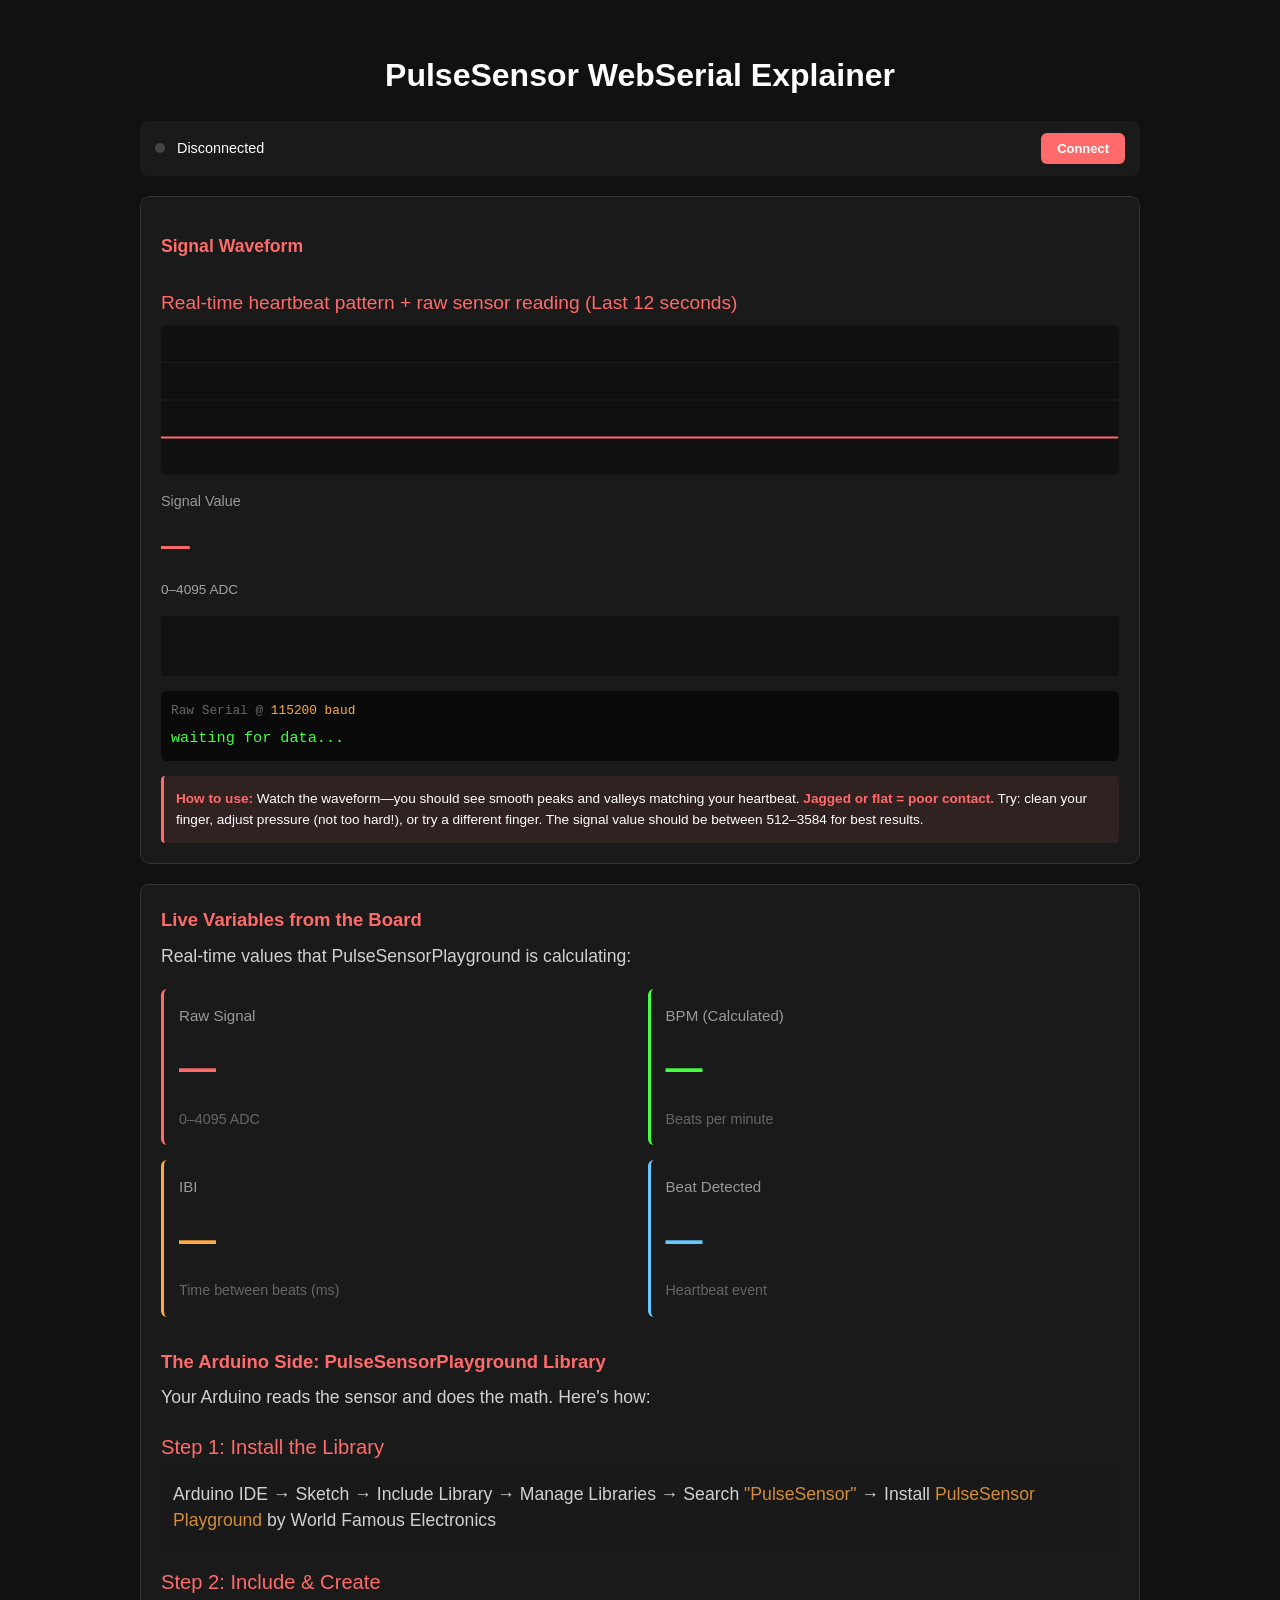
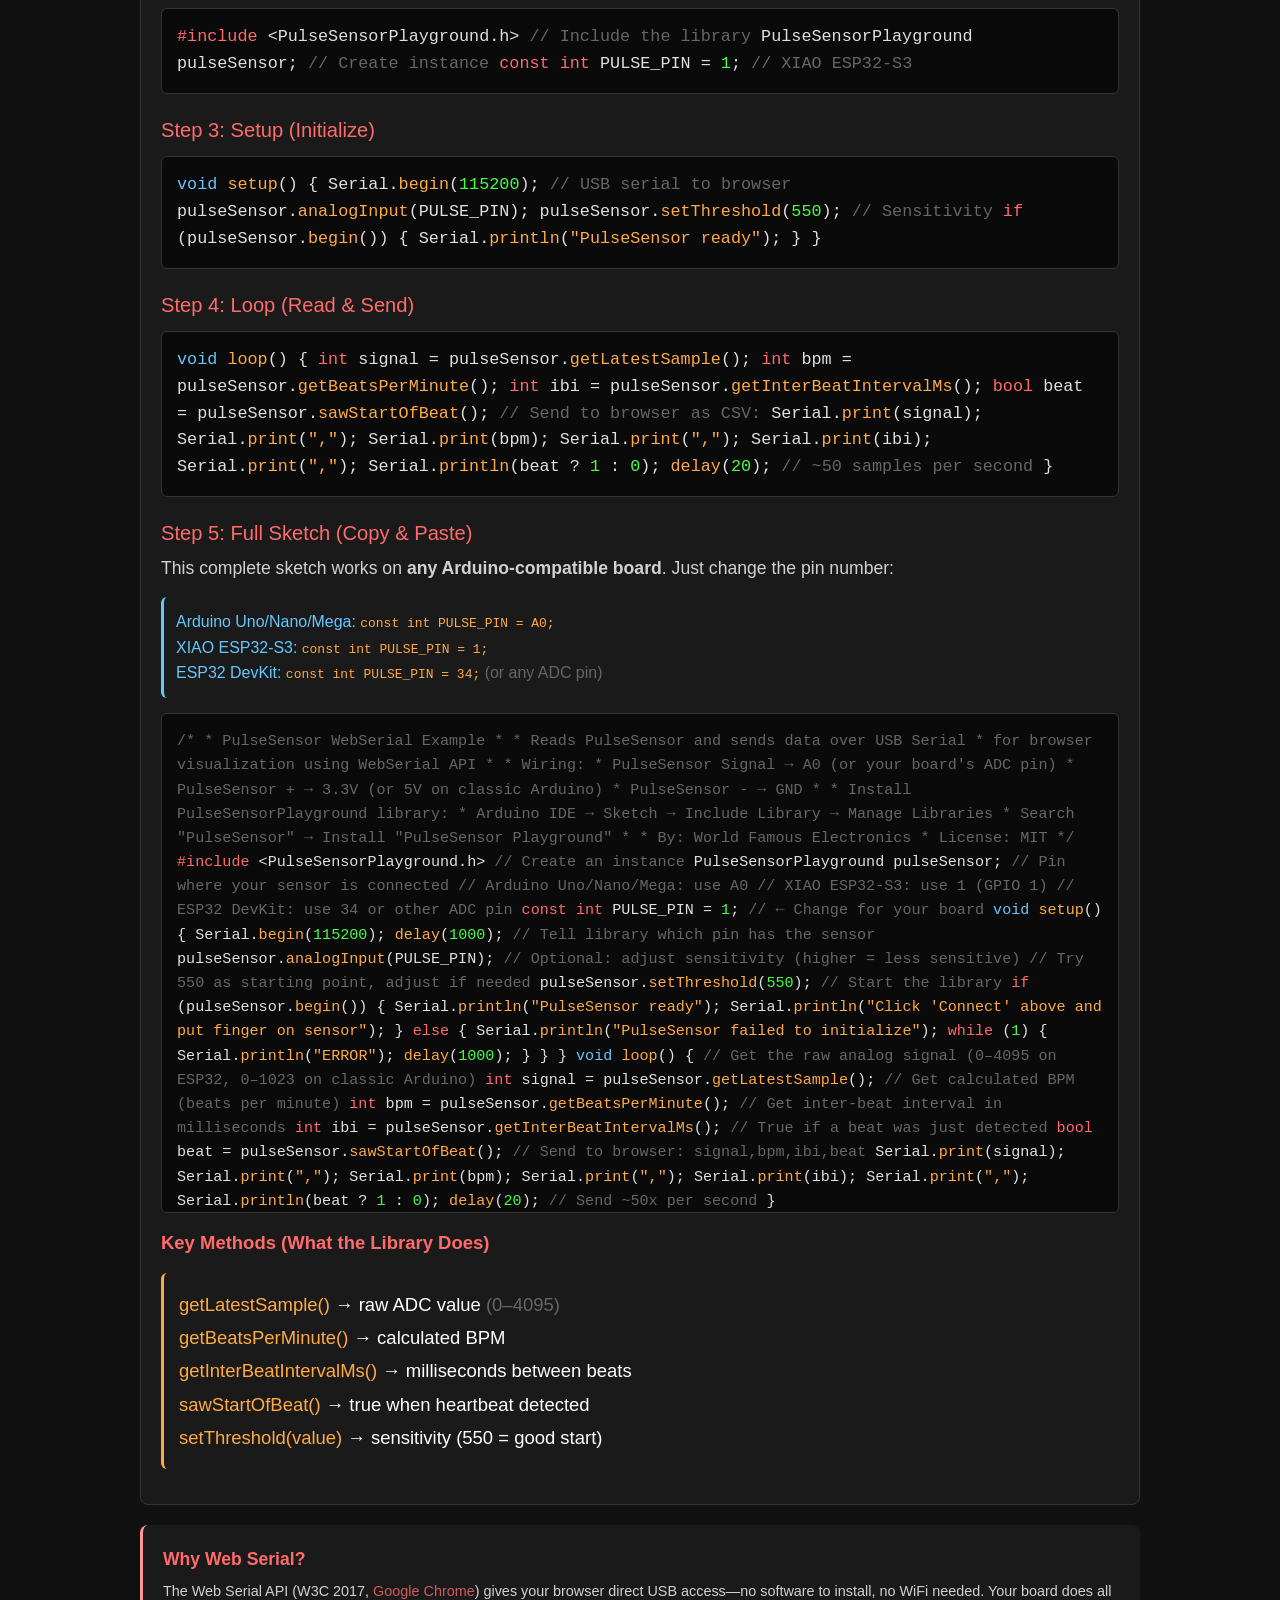
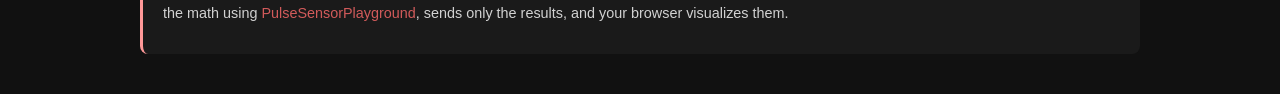
==== docs/webserial-explainer/index.html @ 159cd351 "Add PulseSensor WebSerial explainer HTML file Interactive WebSerial explainer page for pulsesensor.c" ====
<!DOCTYPE html>
<html>
<head>
  <meta charset="UTF-8">
  <meta name="viewport" content="width=device-width, initial-scale=1.0">
  <title>PulseSensor WebSerial Explainer</title>
  <style>
    * { margin: 0; padding: 0; box-sizing: border-box; }
    body { 
      font-family: -apple-system, BlinkMacSystemFont, 'Segoe UI', Roboto, sans-serif; 
      background: #111; 
      color: white; 
      min-height: 100vh; 
      padding: 20px; 
      line-height: 1.6;
    }
    .container { max-width: 1000px; margin: 0 auto; }
    
    h1 { text-align: center; margin: 30px 0 20px 0; font-size: 2em; font-weight: 600; }
    h2 { font-size: 1.1em; color: #ff6b6b; margin: 15px 0 8px 0; font-weight: 600; }
    h3 { font-size: 0.9em; color: #999; margin: 10px 0 6px 0; font-weight: 500; }
    
    p { font-size: 0.9em; opacity: 0.8; margin-bottom: 10px; line-height: 1.5; }
    
    a { color: #ff6b6b; text-decoration: none; }
    a:hover { text-decoration: underline; }
    
    .connection-bar {
      display: flex;
      justify-content: space-between;
      align-items: center;
      padding: 12px 15px;
      background: #1a1a1a;
      border-radius: 8px;
      margin-bottom: 20px;
      font-size: 0.9em;
    }
    
    .status-dot {
      display: inline-block;
      width: 10px;
      height: 10px;
      border-radius: 50%;
      background: #444;
      margin-right: 8px;
      transition: background 0.3s;
    }
    
    .status-dot.connected { background: #51cf66; }
    
    button {
      padding: 8px 16px;
      background: #ff6b6b;
      color: white;
      border: none;
      border-radius: 6px;
      font-size: 0.9em;
      font-weight: 600;
      cursor: pointer;
      transition: background 0.3s;
    }
    
    button:hover { background: #ff5252; }
    
    .dashboard {
      display: grid;
      grid-template-columns: 1fr 1fr;
      gap: 15px;
      margin-bottom: 20px;
    }
    
    .panel {
      background: #1a1a1a;
      border: 1px solid #333;
      border-radius: 10px;
      padding: 20px;
      display: flex;
      flex-direction: column;
    }
    
    .panel.large {
      grid-column: 1 / -1;
    }
    
    .data-value {
      font-size: 2.5em;
      font-weight: bold;
      font-variant-numeric: tabular-nums;
      color: #ff6b6b;
      margin: 10px 0;
    }
    
    .data-unit {
      font-size: 0.85em;
      opacity: 0.6;
      margin-top: 5px;
    }
    
    .signal-bar {
      display: flex;
      align-items: flex-end;
      gap: 3px;
      height: 60px;
      margin: 15px 0;
      background: #111;
      border-radius: 4px;
      padding: 5px;
    }
    
    .signal-bar-item {
      flex: 1;
      background: #ff6b6b;
      opacity: 0.5;
      border-radius: 2px;
      transition: opacity 0.1s;
    }
    
    .bpm-range {
      display: flex;
      justify-content: space-between;
      font-size: 0.75em;
      opacity: 0.5;
      margin: 15px 0;
      gap: 5px;
    }
    
    .bpm-zone {
      flex: 1;
      padding: 8px;
      border-radius: 4px;
      text-align: center;
      font-weight: 600;
    }
    
    .bpm-zone.rest { background: rgba(100, 200, 100, 0.2); color: #64c864; }
    .bpm-zone.normal { background: rgba(100, 150, 255, 0.2); color: #6496ff; }
    .bpm-zone.active { background: rgba(255, 150, 100, 0.2); color: #ff9664; }
    .bpm-zone.intense { background: rgba(255, 100, 100, 0.2); color: #ff6464; }
    
    .info-box {
      background: rgba(255, 107, 107, 0.1);
      border-left: 3px solid #ff6b6b;
      padding: 12px;
      border-radius: 4px;
      font-size: 0.85em;
      margin-top: 15px;
    }
    
    .info-box strong { color: #ff6b6b; }
    
    .waveform-section {
      background: #1a1a1a;
      border: 1px solid #333;
      border-radius: 10px;
      padding: 20px;
      margin-bottom: 20px;
    }
    
    canvas {
      width: 100%;
      height: 150px;
      background: #111;
      border-radius: 6px;
      display: block;
    }
    
    .error-message {
      background: #3a1a1a;
      border-left: 3px solid #ff6b6b;
      padding: 12px;
      border-radius: 4px;
      font-size: 0.9em;
      margin: 15px 0;
      display: none;
    }
    
    .error-message.show { display: block; }
    
    .code-section {
      background: #1a1a1a;
      border: 1px solid #333;
      padding: 20px;
      border-radius: 8px;
      margin: 20px 0;
    }
    
    .code-section {
      font-size: 1.05em;
      line-height: 1.6;
    }
    
    .code-section p {
      font-size: 1.05em;
    }
    
    h3 {
      color: #ff6b6b;
      margin-top: 20px;
      font-size: 1.2em;
    }
    
    .code-block {
      background: #0a0a0a;
      border: 1px solid #333;
      padding: 15px;
      border-radius: 6px;
      font-family: 'Monaco', monospace;
      font-size: 1em;
      overflow-x: auto;
      margin: 10px 0;
      line-height: 1.6;
      color: #e0e0e0;
    }
  </style>
</head>
<body>
  <div class="container">
    <h1>PulseSensor WebSerial Explainer</h1>
    
    <div class="connection-bar">
      <div>
        <span class="status-dot" id="statusDot"></span>
        <span id="statusText">Disconnected</span>
      </div>
      <button id="connectBtn">Connect</button>
    </div>
    
    <div class="error-message" id="errorMessage"></div>
    
    <div class="dashboard">
      
      <!-- SIGNAL + WAVEFORM PANEL (LARGE) -->
      <div class="panel large">
        <h2>Signal Waveform</h2>
        <h3>Real-time heartbeat pattern + raw sensor reading (Last 12 seconds)</h3>
        <canvas id="waveformCanvas"></canvas>
        
        <div style="margin-top: 15px;">
          <div style="font-size: 0.9em; color: #999; margin-bottom: 5px;">Signal Value</div>
          <div class="data-value" id="signalValue" style="font-size: 1.8em;">—</div>
          <div class="data-unit">0–4095 ADC</div>
          <div class="signal-bar" id="signalBar"></div>
          <div style="margin-top: 15px; padding: 10px; background: #0a0a0a; border-radius: 6px; font-family: 'Monaco', monospace;">
            <div style="font-size: 0.8em; color: #666; margin-bottom: 5px;">Raw Serial @ <span style="color: #ffaa44;">115200 baud</span></div>
            <div id="rawSerial" style="font-size: 0.95em; color: #44ff44; word-break: break-all;">waiting for data...</div>
          </div>
        </div>
        
        <div class="info-box">
          <strong>How to use:</strong> Watch the waveform—you should see smooth peaks and valleys matching your heartbeat. <strong>Jagged or flat = poor contact.</strong> Try: clean your finger, adjust pressure (not too hard!), or try a different finger. The signal value should be between 512–3584 for best results.
        </div>
      </div>
      
    </div>
    
    <div class="code-section">
      <h2 style="margin-top: 0;">Live Variables from the Board</h2>
      <p>Real-time values that PulseSensorPlayground is calculating:</p>
      
      <div style="display: grid; grid-template-columns: 1fr 1fr; gap: 15px; margin: 20px 0;">
        <div style="background: #1a1a1a; padding: 15px; border-radius: 6px; border-left: 3px solid #ff6b6b;">
          <div style="font-size: 0.9em; color: #999;">Raw Signal</div>
          <div style="font-size: 2.2em; font-weight: bold; color: #ff6b6b; margin: 10px 0;" id="liveSignal">—</div>
          <div style="font-size: 0.85em; color: #666;">0–4095 ADC</div>
        </div>
        
        <div style="background: #1a1a1a; padding: 15px; border-radius: 6px; border-left: 3px solid #44ff44;">
          <div style="font-size: 0.9em; color: #999;">BPM (Calculated)</div>
          <div style="font-size: 2.2em; font-weight: bold; color: #44ff44; margin: 10px 0;" id="liveBpm">—</div>
          <div style="font-size: 0.85em; color: #666;">Beats per minute</div>
        </div>
        
        <div style="background: #1a1a1a; padding: 15px; border-radius: 6px; border-left: 3px solid #ffaa44;">
          <div style="font-size: 0.9em; color: #999;">IBI</div>
          <div style="font-size: 2.2em; font-weight: bold; color: #ffaa44; margin: 10px 0;" id="liveIbi">—</div>
          <div style="font-size: 0.85em; color: #666;">Time between beats (ms)</div>
        </div>
        
        <div style="background: #1a1a1a; padding: 15px; border-radius: 6px; border-left: 3px solid #64c8ff;">
          <div style="font-size: 0.9em; color: #999;">Beat Detected</div>
          <div style="font-size: 2.2em; font-weight: bold; color: #64c8ff; margin: 10px 0;" id="liveBeat">—</div>
          <div style="font-size: 0.85em; color: #666;">Heartbeat event</div>
        </div>
      </div>
      
      <h2 style="margin-top: 30px;">The Arduino Side: PulseSensorPlayground Library</h2>
      <p>Your Arduino reads the sensor and does the math. Here's how:</p>
      
      <h3>Step 1: Install the Library</h3>
      <p style="background: #1a1a1a; padding: 12px; border-radius: 4px;">
        Arduino IDE → Sketch → Include Library → Manage Libraries → Search <span style="color: #ffaa44;">"PulseSensor"</span> → Install <span style="color: #ffaa44;">PulseSensor Playground</span> by World Famous Electronics
      </p>
      
      <h3>Step 2: Include & Create</h3>
      <div class="code-block">
<span style="color: #ff6b6b;">#include</span> &lt;PulseSensorPlayground.h&gt;  <span style="color: #666;">// Include the library</span>
PulseSensorPlayground pulseSensor;              <span style="color: #666;">// Create instance</span>

<span style="color: #ff6b6b;">const int</span> PULSE_PIN = <span style="color: #44ff44;">1</span>;  <span style="color: #666;">// XIAO ESP32-S3</span>
      </div>
      
      <h3>Step 3: Setup (Initialize)</h3>
      <div class="code-block">
<span style="color: #64c8ff;">void</span> <span style="color: #ffaa44;">setup</span>() {
  Serial.<span style="color: #ffaa44;">begin</span>(<span style="color: #44ff44;">115200</span>);     <span style="color: #666;">// USB serial to browser</span>
  pulseSensor.<span style="color: #ffaa44;">analogInput</span>(PULSE_PIN);
  pulseSensor.<span style="color: #ffaa44;">setThreshold</span>(<span style="color: #44ff44;">550</span>);       <span style="color: #666;">// Sensitivity</span>
  
  <span style="color: #ff6b6b;">if</span> (pulseSensor.<span style="color: #ffaa44;">begin</span>()) {
    Serial.<span style="color: #ffaa44;">println</span>(<span style="color: #ffaa44;">"PulseSensor ready"</span>);
  }
}
      </div>
      
      <h3>Step 4: Loop (Read & Send)</h3>
      <div class="code-block">
<span style="color: #64c8ff;">void</span> <span style="color: #ffaa44;">loop</span>() {
  <span style="color: #ff6b6b;">int</span> signal = pulseSensor.<span style="color: #ffaa44;">getLatestSample</span>();
  <span style="color: #ff6b6b;">int</span> bpm = pulseSensor.<span style="color: #ffaa44;">getBeatsPerMinute</span>();
  <span style="color: #ff6b6b;">int</span> ibi = pulseSensor.<span style="color: #ffaa44;">getInterBeatIntervalMs</span>();
  <span style="color: #ff6b6b;">bool</span> beat = pulseSensor.<span style="color: #ffaa44;">sawStartOfBeat</span>();
  
  <span style="color: #666;">// Send to browser as CSV:</span>
  Serial.<span style="color: #ffaa44;">print</span>(signal);       Serial.<span style="color: #ffaa44;">print</span>(<span style="color: #ffaa44;">","</span>);
  Serial.<span style="color: #ffaa44;">print</span>(bpm);          Serial.<span style="color: #ffaa44;">print</span>(<span style="color: #ffaa44;">","</span>);
  Serial.<span style="color: #ffaa44;">print</span>(ibi);          Serial.<span style="color: #ffaa44;">print</span>(<span style="color: #ffaa44;">","</span>);
  Serial.<span style="color: #ffaa44;">println</span>(beat ? <span style="color: #44ff44;">1</span> : <span style="color: #44ff44;">0</span>);
  
  <span style="color: #ffaa44;">delay</span>(<span style="color: #44ff44;">20</span>);  <span style="color: #666;">// ~50 samples per second</span>
}
      </div>
      
      <h3>Step 5: Full Sketch (Copy & Paste)</h3>
      <p style="margin-bottom: 15px;">This complete sketch works on <strong>any Arduino-compatible board</strong>. Just change the pin number:</p>
      <div style="background: #1a1a1a; border-left: 3px solid #64c8ff; padding: 12px; border-radius: 6px; margin-bottom: 15px; font-size: 0.95em;">
        <div><span style="color: #64c8ff;">Arduino Uno/Nano/Mega:</span> <code style="color: #ffaa44;">const int PULSE_PIN = A0;</code></div>
        <div><span style="color: #64c8ff;">XIAO ESP32-S3:</span> <code style="color: #ffaa44;">const int PULSE_PIN = 1;</code></div>
        <div><span style="color: #64c8ff;">ESP32 DevKit:</span> <code style="color: #ffaa44;">const int PULSE_PIN = 34;</code> <span style="color: #666;">(or any ADC pin)</span></div>
      </div>
      <div class="code-block" style="max-height: 500px; overflow-y: auto; font-size: 0.9em;">
<span style="color: #666;">/*
 * PulseSensor WebSerial Example
 * 
 * Reads PulseSensor and sends data over USB Serial
 * for browser visualization using WebSerial API
 * 
 * Wiring:
 *   PulseSensor Signal → A0 (or your board's ADC pin)
 *   PulseSensor +  → 3.3V (or 5V on classic Arduino)
 *   PulseSensor -  → GND
 * 
 * Install PulseSensorPlayground library:
 *   Arduino IDE → Sketch → Include Library → Manage Libraries
 *   Search "PulseSensor" → Install "PulseSensor Playground"
 * 
 * By: World Famous Electronics
 * License: MIT
 */</span>

<span style="color: #ff6b6b;">#include</span> &lt;PulseSensorPlayground.h&gt;

<span style="color: #666;">// Create an instance</span>
PulseSensorPlayground pulseSensor;

<span style="color: #666;">// Pin where your sensor is connected
// Arduino Uno/Nano/Mega: use A0
// XIAO ESP32-S3: use 1 (GPIO 1)
// ESP32 DevKit: use 34 or other ADC pin</span>
<span style="color: #ff6b6b;">const int</span> PULSE_PIN = <span style="color: #44ff44;">1</span>;  <span style="color: #666;">// ← Change for your board</span>

<span style="color: #64c8ff;">void</span> <span style="color: #ffaa44;">setup</span>() {
  Serial.<span style="color: #ffaa44;">begin</span>(<span style="color: #44ff44;">115200</span>);
  <span style="color: #ffaa44;">delay</span>(<span style="color: #44ff44;">1000</span>);
  
  <span style="color: #666;">// Tell library which pin has the sensor</span>
  pulseSensor.<span style="color: #ffaa44;">analogInput</span>(PULSE_PIN);
  
  <span style="color: #666;">// Optional: adjust sensitivity (higher = less sensitive)
  // Try 550 as starting point, adjust if needed</span>
  pulseSensor.<span style="color: #ffaa44;">setThreshold</span>(<span style="color: #44ff44;">550</span>);
  
  <span style="color: #666;">// Start the library</span>
  <span style="color: #ff6b6b;">if</span> (pulseSensor.<span style="color: #ffaa44;">begin</span>()) {
    Serial.<span style="color: #ffaa44;">println</span>(<span style="color: #ffaa44;">"PulseSensor ready"</span>);
    Serial.<span style="color: #ffaa44;">println</span>(<span style="color: #ffaa44;">"Click 'Connect' above and put finger on sensor"</span>);
  } <span style="color: #ff6b6b;">else</span> {
    Serial.<span style="color: #ffaa44;">println</span>(<span style="color: #ffaa44;">"PulseSensor failed to initialize"</span>);
    <span style="color: #ff6b6b;">while</span> (<span style="color: #44ff44;">1</span>) {
      Serial.<span style="color: #ffaa44;">println</span>(<span style="color: #ffaa44;">"ERROR"</span>);
      <span style="color: #ffaa44;">delay</span>(<span style="color: #44ff44;">1000</span>);
    }
  }
}

<span style="color: #64c8ff;">void</span> <span style="color: #ffaa44;">loop</span>() {
  <span style="color: #666;">// Get the raw analog signal (0–4095 on ESP32, 0–1023 on classic Arduino)</span>
  <span style="color: #ff6b6b;">int</span> signal = pulseSensor.<span style="color: #ffaa44;">getLatestSample</span>();
  
  <span style="color: #666;">// Get calculated BPM (beats per minute)</span>
  <span style="color: #ff6b6b;">int</span> bpm = pulseSensor.<span style="color: #ffaa44;">getBeatsPerMinute</span>();
  
  <span style="color: #666;">// Get inter-beat interval in milliseconds</span>
  <span style="color: #ff6b6b;">int</span> ibi = pulseSensor.<span style="color: #ffaa44;">getInterBeatIntervalMs</span>();
  
  <span style="color: #666;">// True if a beat was just detected</span>
  <span style="color: #ff6b6b;">bool</span> beat = pulseSensor.<span style="color: #ffaa44;">sawStartOfBeat</span>();
  
  <span style="color: #666;">// Send to browser: signal,bpm,ibi,beat</span>
  Serial.<span style="color: #ffaa44;">print</span>(signal);
  Serial.<span style="color: #ffaa44;">print</span>(<span style="color: #ffaa44;">","</span>);
  Serial.<span style="color: #ffaa44;">print</span>(bpm);
  Serial.<span style="color: #ffaa44;">print</span>(<span style="color: #ffaa44;">","</span>);
  Serial.<span style="color: #ffaa44;">print</span>(ibi);
  Serial.<span style="color: #ffaa44;">print</span>(<span style="color: #ffaa44;">","</span>);
  Serial.<span style="color: #ffaa44;">println</span>(beat ? <span style="color: #44ff44;">1</span> : <span style="color: #44ff44;">0</span>);
  
  <span style="color: #ffaa44;">delay</span>(<span style="color: #44ff44;">20</span>);  <span style="color: #666;">// Send ~50x per second</span>
}
      </div>
      
      <h2>Key Methods (What the Library Does)</h2>
      <div style="background: #1a1a1a; border-left: 3px solid #ffaa44; padding: 15px; border-radius: 6px; margin: 15px 0;">
        <div style="font-size: 1.1em; line-height: 1.8; color: #fff;">
          <div><span style="color: #ffaa44;">getLatestSample()</span> → raw ADC value <span style="color: #666;">(0–4095)</span></div>
          <div><span style="color: #ffaa44;">getBeatsPerMinute()</span> → calculated BPM</div>
          <div><span style="color: #ffaa44;">getInterBeatIntervalMs()</span> → milliseconds between beats</div>
          <div><span style="color: #ffaa44;">sawStartOfBeat()</span> → true when heartbeat detected</div>
          <div><span style="color: #ffaa44;">setThreshold(value)</span> → sensitivity (550 = good start)</div>
        </div>
      </div>
    </div>
    
    <div style="background: #1a1a1a; border-left: 3px solid #ff9999; padding: 20px; border-radius: 8px; margin: 20px 0;">
      <h2 style="margin-top: 0;">Why Web Serial?</h2>
      <p>
        The Web Serial API (W3C 2017, <a href="https://developer.chrome.com/articles/serial/" target="_blank">Google Chrome</a>) gives your browser direct USB access—no software to install, no WiFi needed. Your board does all the math using <a href="https://github.com/WorldFamousElectronics/PulseSensorPlayground" target="_blank">PulseSensorPlayground</a>, sends only the results, and your browser visualizes them.
      </p>
    </div>
    
  </div>

  <script>
    // WebSerial Helper (embedded)
    class PulseSensorSerial {
      constructor(options = {}) {
        this.port = null;
        this.reader = null;
        this.writer = null;
        this.isConnected = false;
        this.baudRate = options.baudRate || 115200;
        this.debug = options.debug || false;
        this.onData = options.onData || (() => {});
        this.onConnect = options.onConnect || (() => {});
        this.onDisconnect = options.onDisconnect || (() => {});
        this.onError = options.onError || (() => {});
      }

      static isSupported() {
        return 'serial' in navigator;
      }

      async connect() {
        if (!PulseSensorSerial.isSupported()) {
          const msg = 'WebSerial API not supported. Use Chrome, Edge, or Brave.';
          console.error(msg);
          this.onError(msg);
          return false;
        }

        try {
          console.log('Requesting port...');
          this.port = await navigator.serial.requestPort();
          console.log('Port selected, opening...');
          await this.port.open({ baudRate: this.baudRate });
          console.log('Port opened');
          this.isConnected = true;
          this.onConnect();
          this.readLoop();
          return true;
        } catch (error) {
          console.error('Connection error:', error);
          this.onError(`Connection failed: ${error.message}`);
          return false;
        }
      }

      async disconnect() {
        this.isConnected = false;

        try {
          if (this.reader) {
            await this.reader.cancel();
            this.reader = null;
          }
          if (this.writer) {
            this.writer.releaseLock();
            this.writer = null;
          }
          if (this.port) {
            await this.port.close();
            this.port = null;
          }
          this.onDisconnect();
        } catch (error) {
          this.onError(`Disconnect error: ${error.message}`);
        }
      }

      async readLoop() {
        try {
          console.log('Starting readLoop...');
          const textDecoder = new TextDecoderStream();
          const readableStreamClosed = this.port.readable.pipeTo(textDecoder.writable);
          this.reader = textDecoder.readable.getReader();
          this.writer = this.port.writable.getWriter();
          console.log('Reader and writer ready');

          let buffer = '';

          while (this.isConnected) {
            const { value, done } = await this.reader.read();
            if (done) break;

            buffer += value;
            const lines = buffer.split('\n');
            buffer = lines.pop();

            for (const line of lines) {
              const trimmed = line.trim();
              if (trimmed.length > 0) {
                this.onData(trimmed);
              }
            }
          }
        } catch (error) {
          console.error('ReadLoop error:', error);
          if (this.isConnected) {
            this.onError(`Read error: ${error.message}`);
          }
        } finally {
          this.isConnected = false;
          this.onDisconnect();
        }
      }

      async send(data) {
        if (!this.isConnected || !this.writer) {
          this.onError('Not connected');
          return false;
        }

        try {
          const encoder = new TextEncoder();
          const encodedData = encoder.encode(data + '\n');
          await this.writer.write(encodedData);
          return true;
        } catch (error) {
          this.onError(`Send error: ${error.message}`);
          return false;
        }
      }
    }

    // Dashboard
    const HISTORY_LENGTH = 600;  // 12 seconds at 50Hz
    
    let waveformHistory = new Array(HISTORY_LENGTH).fill(2048);
    let minSignal = 2048, maxSignal = 2048;

    const connectBtn = document.getElementById('connectBtn');
    const statusDot = document.getElementById('statusDot');
    const statusText = document.getElementById('statusText');
    const signalValue = document.getElementById('signalValue');
    const signalBar = document.getElementById('signalBar');
    const errorMessage = document.getElementById('errorMessage');
    const liveSignal = document.getElementById('liveSignal');
    const liveBpm = document.getElementById('liveBpm');
    const liveIbi = document.getElementById('liveIbi');
    const liveBeat = document.getElementById('liveBeat');
    const rawSerial = document.getElementById('rawSerial');
    
    // Debug: verify button exists
    console.log('Connect button found:', connectBtn !== null);
    if (connectBtn === null) {
      console.error('ERROR: Connect button not found in DOM!');
    }
    
    const canvas = document.getElementById('waveformCanvas');
    const ctx = canvas.getContext('2d');

    const dpr = window.devicePixelRatio || 1;
    const rect = canvas.getBoundingClientRect();
    canvas.width = rect.width * dpr;
    canvas.height = rect.height * dpr;
    ctx.scale(dpr, dpr);

    const sensor = new PulseSensorSerial({
      baudRate: 115200,
      onData: (line) => {
        // Show raw serial data
        rawSerial.textContent = line;
        
        const parts = line.split(',');
        if (parts.length < 4) return;

        try {
          const signal = parseInt(parts[0]);
          const bpm = parseInt(parts[1]);
          const ibi = parseInt(parts[2]);
          const beat = parseInt(parts[3]);

          // Update live variable displays
          liveSignal.textContent = signal;
          liveBpm.textContent = bpm > 0 ? bpm : '—';
          liveIbi.textContent = ibi > 0 ? ibi : '—';
          liveBeat.textContent = beat ? '✓ YES' : '—';
          
          waveformHistory.shift();
          waveformHistory.push(signal);
          minSignal = Math.min(...waveformHistory);
          maxSignal = Math.max(...waveformHistory);

          signalValue.textContent = signal;

          const normalized = (signal - 1024) / 1024;
          const segments = 8;
          let html = '';
          for (let i = 0; i < segments; i++) {
            const thresh = (i - segments/2) / (segments/2);
            html += `<div class="signal-bar-item" style="opacity: ${normalized > thresh ? '0.8' : '0.2'}"></div>`;
          }
          signalBar.innerHTML = html;

          draw();
        } catch (e) {
          console.error('Parse error:', e);
        }
      },
      onConnect: () => {
        connectBtn.textContent = 'Disconnect';
        statusDot.classList.add('connected');
        statusText.textContent = 'Connected';
        errorMessage.classList.remove('show');
        liveSignal.textContent = '—';
        liveBpm.textContent = '—';
        liveIbi.textContent = '—';
        liveBeat.textContent = '—';
      },
      onDisconnect: () => {
        connectBtn.textContent = 'Connect';
        statusDot.classList.remove('connected');
        statusText.textContent = 'Disconnected';
        liveSignal.textContent = '—';
        liveBpm.textContent = '—';
        liveIbi.textContent = '—';
        liveBeat.textContent = '—';
      },
      onError: (err) => {
        errorMessage.textContent = err;
        errorMessage.classList.add('show');
      }
    });

    if (connectBtn) {
      connectBtn.addEventListener('click', () => {
        console.log('Button clicked! isConnected =', sensor.isConnected);
        if (sensor.isConnected) {
          console.log('Disconnecting...');
          sensor.disconnect();
        } else {
          console.log('Connecting...');
          sensor.connect();
        }
      });
      console.log('Event listener attached to connect button');
    } else {
      console.error('ERROR: Cannot attach event listener - connectBtn is null!');
    }

    function draw() {
      const width = canvas.width / dpr;
      const height = canvas.height / dpr;

      ctx.fillStyle = 'rgba(17, 17, 17, 0.9)';
      ctx.fillRect(0, 0, width, height);

      ctx.strokeStyle = 'rgba(255, 255, 255, 0.05)';
      ctx.lineWidth = 1;
      for (let i = 0; i <= 4; i++) {
        const y = (height / 4) * i;
        ctx.beginPath();
        ctx.moveTo(0, y);
        ctx.lineTo(width, y);
        ctx.stroke();
      }

      const range = Math.max(maxSignal - minSignal, 1);
      const center = height / 2;
      const scale = height / 2 / range;

      ctx.strokeStyle = '#ff6b6b';
      ctx.lineWidth = 2;
      ctx.lineCap = 'round';
      ctx.lineJoin = 'round';

      ctx.beginPath();
      for (let i = 0; i < HISTORY_LENGTH; i++) {
        const x = (i / HISTORY_LENGTH) * width;
        const normalized = (waveformHistory[i] - minSignal) * scale;
        const y = center - (normalized - range / 2 * scale);

        if (i === 0) {
          ctx.moveTo(x, y);
        } else {
          ctx.lineTo(x, y);
        }
      }
      ctx.stroke();
    }

    draw();
  </script>
</body>
</html>
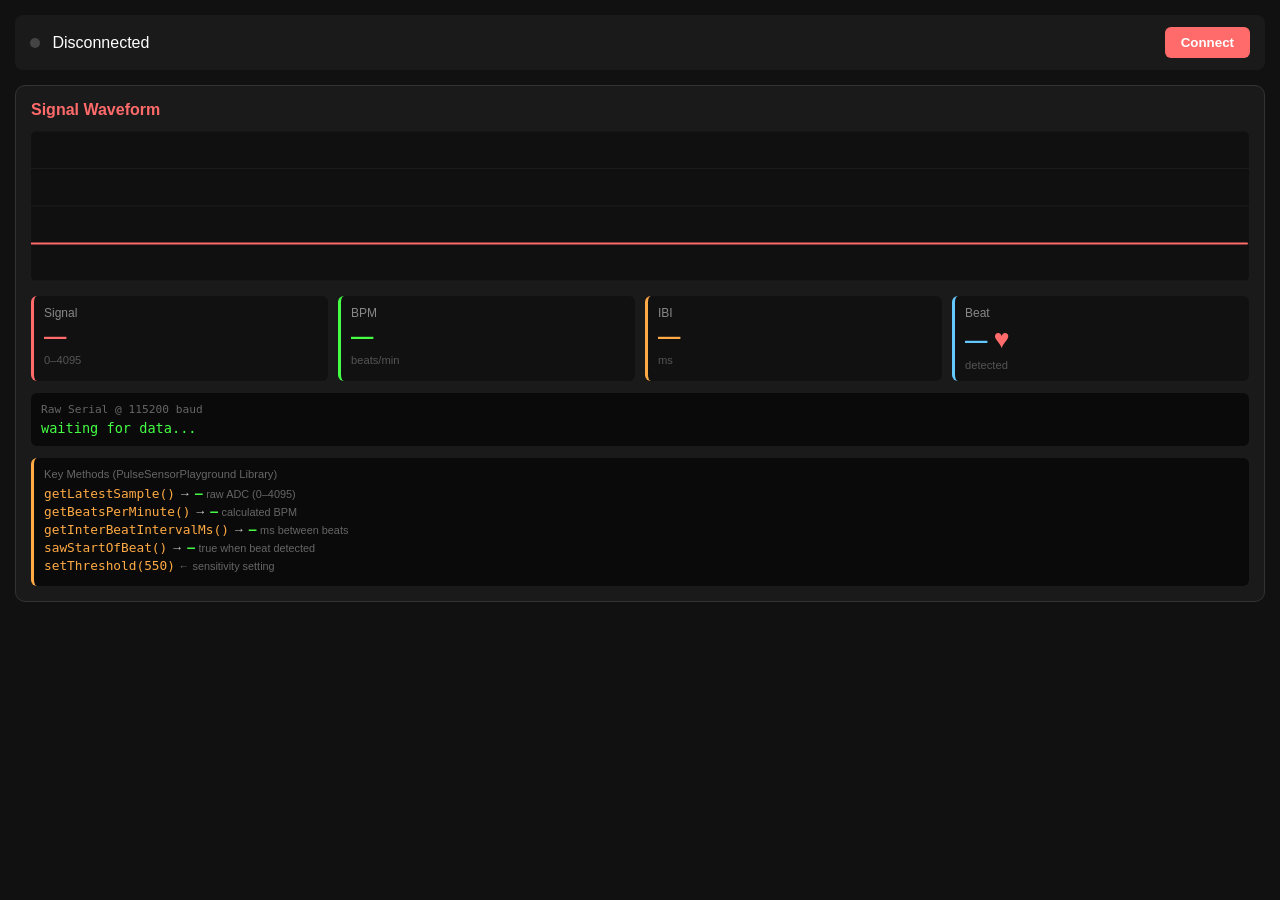
==== commit f69e674d: "Refactor HTML and styles for PulseSensor explainer Updated the HTML structure and styles for the Pul" ====
--- a/docs/webserial-explainer/index.html
+++ b/docs/webserial-explainer/index.html
@@ -1,30 +1,17 @@
-
 <!DOCTYPE html>
 <html>
 <head>
   <meta charset="UTF-8">
   <meta name="viewport" content="width=device-width, initial-scale=1.0">
-  <title>PulseSensor WebSerial Explainer</title>
+  <title>PulseSensor WebSerial</title>
   <style>
     * { margin: 0; padding: 0; box-sizing: border-box; }
     body { 
       font-family: -apple-system, BlinkMacSystemFont, 'Segoe UI', Roboto, sans-serif; 
       background: #111; 
       color: white; 
-      min-height: 100vh; 
-      padding: 20px; 
-      line-height: 1.6;
-    }
-    .container { max-width: 1000px; margin: 0 auto; }
-    
-    h1 { text-align: center; margin: 30px 0 20px 0; font-size: 2em; font-weight: 600; }
-    h2 { font-size: 1.1em; color: #ff6b6b; margin: 15px 0 8px 0; font-weight: 600; }
-    h3 { font-size: 0.9em; color: #999; margin: 10px 0 6px 0; font-weight: 500; }
-    
-    p { font-size: 0.9em; opacity: 0.8; margin-bottom: 10px; line-height: 1.5; }
-    
-    a { color: #ff6b6b; text-decoration: none; }
-    a:hover { text-decoration: underline; }
+      padding: 15px; 
+    }
     
     .connection-bar {
       display: flex;
@@ -33,8 +20,7 @@
       padding: 12px 15px;
       background: #1a1a1a;
       border-radius: 8px;
-      margin-bottom: 20px;
-      font-size: 0.9em;
+      margin-bottom: 15px;
     }
     
     .status-dot {
@@ -55,106 +41,23 @@
       color: white;
       border: none;
       border-radius: 6px;
-      font-size: 0.9em;
       font-weight: 600;
       cursor: pointer;
-      transition: background 0.3s;
     }
     
     button:hover { background: #ff5252; }
-    
-    .dashboard {
-      display: grid;
-      grid-template-columns: 1fr 1fr;
-      gap: 15px;
-      margin-bottom: 20px;
-    }
     
     .panel {
       background: #1a1a1a;
       border: 1px solid #333;
       border-radius: 10px;
-      padding: 20px;
-      display: flex;
-      flex-direction: column;
-    }
-    
-    .panel.large {
-      grid-column: 1 / -1;
-    }
-    
-    .data-value {
-      font-size: 2.5em;
-      font-weight: bold;
-      font-variant-numeric: tabular-nums;
+      padding: 15px;
+    }
+    
+    .panel h2 {
+      font-size: 1em;
       color: #ff6b6b;
-      margin: 10px 0;
-    }
-    
-    .data-unit {
-      font-size: 0.85em;
-      opacity: 0.6;
-      margin-top: 5px;
-    }
-    
-    .signal-bar {
-      display: flex;
-      align-items: flex-end;
-      gap: 3px;
-      height: 60px;
-      margin: 15px 0;
-      background: #111;
-      border-radius: 4px;
-      padding: 5px;
-    }
-    
-    .signal-bar-item {
-      flex: 1;
-      background: #ff6b6b;
-      opacity: 0.5;
-      border-radius: 2px;
-      transition: opacity 0.1s;
-    }
-    
-    .bpm-range {
-      display: flex;
-      justify-content: space-between;
-      font-size: 0.75em;
-      opacity: 0.5;
-      margin: 15px 0;
-      gap: 5px;
-    }
-    
-    .bpm-zone {
-      flex: 1;
-      padding: 8px;
-      border-radius: 4px;
-      text-align: center;
-      font-weight: 600;
-    }
-    
-    .bpm-zone.rest { background: rgba(100, 200, 100, 0.2); color: #64c864; }
-    .bpm-zone.normal { background: rgba(100, 150, 255, 0.2); color: #6496ff; }
-    .bpm-zone.active { background: rgba(255, 150, 100, 0.2); color: #ff9664; }
-    .bpm-zone.intense { background: rgba(255, 100, 100, 0.2); color: #ff6464; }
-    
-    .info-box {
-      background: rgba(255, 107, 107, 0.1);
-      border-left: 3px solid #ff6b6b;
-      padding: 12px;
-      border-radius: 4px;
-      font-size: 0.85em;
-      margin-top: 15px;
-    }
-    
-    .info-box strong { color: #ff6b6b; }
-    
-    .waveform-section {
-      background: #1a1a1a;
-      border: 1px solid #333;
-      border-radius: 10px;
-      padding: 20px;
-      margin-bottom: 20px;
+      margin-bottom: 12px;
     }
     
     canvas {
@@ -165,321 +68,165 @@
       display: block;
     }
     
+    .variables {
+      display: grid;
+      grid-template-columns: repeat(4, 1fr);
+      gap: 10px;
+      margin-top: 15px;
+    }
+    
+    .var-box {
+      background: #111;
+      padding: 10px;
+      border-radius: 6px;
+      border-left: 3px solid;
+    }
+    
+    .var-box .label { font-size: 0.75em; color: #888; }
+    .var-box .value { font-size: 1.4em; font-weight: bold; margin: 4px 0; }
+    .var-box .unit { font-size: 0.7em; color: #555; }
+    
+    .var-box.signal { border-color: #ff6b6b; }
+    .var-box.signal .value { color: #ff6b6b; }
+    .var-box.bpm { border-color: #44ff44; }
+    .var-box.bpm .value { color: #44ff44; }
+    .var-box.ibi { border-color: #ffaa44; }
+    .var-box.ibi .value { color: #ffaa44; }
+    .var-box.beat { border-color: #64c8ff; }
+    .var-box.beat .value { color: #64c8ff; }
+    
+    .heart {
+      display: inline-block;
+      font-size: 1.2em;
+      color: #ff6b6b;
+      transition: transform 0.1s;
+    }
+    
+    .heart.pulse { transform: scale(1.4); }
+    
+    .raw-serial {
+      margin-top: 12px;
+      padding: 10px;
+      background: #0a0a0a;
+      border-radius: 6px;
+      font-family: 'Monaco', 'Consolas', monospace;
+    }
+    
+    .raw-serial .label { font-size: 0.7em; color: #666; margin-bottom: 4px; }
+    .raw-serial .data { font-size: 0.85em; color: #44ff44; }
+    
+    .methods {
+      margin-top: 12px;
+      padding: 10px;
+      background: #0a0a0a;
+      border-radius: 6px;
+      border-left: 3px solid #ffaa44;
+    }
+    
+    .methods .label { font-size: 0.7em; color: #666; margin-bottom: 6px; }
+    .methods .method { font-size: 0.8em; color: #ccc; margin: 3px 0; }
+    .methods .func { color: #ffaa44; font-family: 'Monaco', 'Consolas', monospace; }
+    .methods .live { color: #44ff44; font-family: 'Monaco', 'Consolas', monospace; font-weight: bold; }
+    .methods .desc { color: #666; font-size: 0.85em; }
+    
     .error-message {
       background: #3a1a1a;
       border-left: 3px solid #ff6b6b;
-      padding: 12px;
+      padding: 10px;
       border-radius: 4px;
-      font-size: 0.9em;
-      margin: 15px 0;
+      margin-bottom: 15px;
       display: none;
+      font-size: 0.85em;
     }
     
     .error-message.show { display: block; }
     
-    .code-section {
-      background: #1a1a1a;
-      border: 1px solid #333;
-      padding: 20px;
-      border-radius: 8px;
-      margin: 20px 0;
-    }
-    
-    .code-section {
-      font-size: 1.05em;
-      line-height: 1.6;
-    }
-    
-    .code-section p {
-      font-size: 1.05em;
-    }
-    
-    h3 {
-      color: #ff6b6b;
-      margin-top: 20px;
-      font-size: 1.2em;
-    }
-    
-    .code-block {
-      background: #0a0a0a;
-      border: 1px solid #333;
-      padding: 15px;
-      border-radius: 6px;
-      font-family: 'Monaco', monospace;
-      font-size: 1em;
-      overflow-x: auto;
-      margin: 10px 0;
-      line-height: 1.6;
-      color: #e0e0e0;
+    @media (max-width: 500px) {
+      .variables { grid-template-columns: repeat(2, 1fr); }
     }
   </style>
 </head>
 <body>
-  <div class="container">
-    <h1>PulseSensor WebSerial Explainer</h1>
-    
-    <div class="connection-bar">
-      <div>
-        <span class="status-dot" id="statusDot"></span>
-        <span id="statusText">Disconnected</span>
+  <div class="connection-bar">
+    <div>
+      <span class="status-dot" id="statusDot"></span>
+      <span id="statusText">Disconnected</span>
+    </div>
+    <button id="connectBtn">Connect</button>
+  </div>
+  
+  <div class="error-message" id="errorMessage"></div>
+  
+  <div class="panel">
+    <h2>Signal Waveform</h2>
+    <canvas id="waveformCanvas"></canvas>
+    
+    <div class="variables">
+      <div class="var-box signal">
+        <div class="label">Signal</div>
+        <div class="value" id="liveSignal">—</div>
+        <div class="unit">0–4095</div>
       </div>
-      <button id="connectBtn">Connect</button>
-    </div>
-    
-    <div class="error-message" id="errorMessage"></div>
-    
-    <div class="dashboard">
-      
-      <!-- SIGNAL + WAVEFORM PANEL (LARGE) -->
-      <div class="panel large">
-        <h2>Signal Waveform</h2>
-        <h3>Real-time heartbeat pattern + raw sensor reading (Last 12 seconds)</h3>
-        <canvas id="waveformCanvas"></canvas>
-        
-        <div style="margin-top: 15px;">
-          <div style="font-size: 0.9em; color: #999; margin-bottom: 5px;">Signal Value</div>
-          <div class="data-value" id="signalValue" style="font-size: 1.8em;">—</div>
-          <div class="data-unit">0–4095 ADC</div>
-          <div class="signal-bar" id="signalBar"></div>
-          <div style="margin-top: 15px; padding: 10px; background: #0a0a0a; border-radius: 6px; font-family: 'Monaco', monospace;">
-            <div style="font-size: 0.8em; color: #666; margin-bottom: 5px;">Raw Serial @ <span style="color: #ffaa44;">115200 baud</span></div>
-            <div id="rawSerial" style="font-size: 0.95em; color: #44ff44; word-break: break-all;">waiting for data...</div>
-          </div>
-        </div>
-        
-        <div class="info-box">
-          <strong>How to use:</strong> Watch the waveform—you should see smooth peaks and valleys matching your heartbeat. <strong>Jagged or flat = poor contact.</strong> Try: clean your finger, adjust pressure (not too hard!), or try a different finger. The signal value should be between 512–3584 for best results.
-        </div>
+      <div class="var-box bpm">
+        <div class="label">BPM</div>
+        <div class="value" id="liveBpm">—</div>
+        <div class="unit">beats/min</div>
       </div>
-      
-    </div>
-    
-    <div class="code-section">
-      <h2 style="margin-top: 0;">Live Variables from the Board</h2>
-      <p>Real-time values that PulseSensorPlayground is calculating:</p>
-      
-      <div style="display: grid; grid-template-columns: 1fr 1fr; gap: 15px; margin: 20px 0;">
-        <div style="background: #1a1a1a; padding: 15px; border-radius: 6px; border-left: 3px solid #ff6b6b;">
-          <div style="font-size: 0.9em; color: #999;">Raw Signal</div>
-          <div style="font-size: 2.2em; font-weight: bold; color: #ff6b6b; margin: 10px 0;" id="liveSignal">—</div>
-          <div style="font-size: 0.85em; color: #666;">0–4095 ADC</div>
-        </div>
-        
-        <div style="background: #1a1a1a; padding: 15px; border-radius: 6px; border-left: 3px solid #44ff44;">
-          <div style="font-size: 0.9em; color: #999;">BPM (Calculated)</div>
-          <div style="font-size: 2.2em; font-weight: bold; color: #44ff44; margin: 10px 0;" id="liveBpm">—</div>
-          <div style="font-size: 0.85em; color: #666;">Beats per minute</div>
-        </div>
-        
-        <div style="background: #1a1a1a; padding: 15px; border-radius: 6px; border-left: 3px solid #ffaa44;">
-          <div style="font-size: 0.9em; color: #999;">IBI</div>
-          <div style="font-size: 2.2em; font-weight: bold; color: #ffaa44; margin: 10px 0;" id="liveIbi">—</div>
-          <div style="font-size: 0.85em; color: #666;">Time between beats (ms)</div>
-        </div>
-        
-        <div style="background: #1a1a1a; padding: 15px; border-radius: 6px; border-left: 3px solid #64c8ff;">
-          <div style="font-size: 0.9em; color: #999;">Beat Detected</div>
-          <div style="font-size: 2.2em; font-weight: bold; color: #64c8ff; margin: 10px 0;" id="liveBeat">—</div>
-          <div style="font-size: 0.85em; color: #666;">Heartbeat event</div>
-        </div>
+      <div class="var-box ibi">
+        <div class="label">IBI</div>
+        <div class="value" id="liveIbi">—</div>
+        <div class="unit">ms</div>
       </div>
-      
-      <h2 style="margin-top: 30px;">The Arduino Side: PulseSensorPlayground Library</h2>
-      <p>Your Arduino reads the sensor and does the math. Here's how:</p>
-      
-      <h3>Step 1: Install the Library</h3>
-      <p style="background: #1a1a1a; padding: 12px; border-radius: 4px;">
-        Arduino IDE → Sketch → Include Library → Manage Libraries → Search <span style="color: #ffaa44;">"PulseSensor"</span> → Install <span style="color: #ffaa44;">PulseSensor Playground</span> by World Famous Electronics
-      </p>
-      
-      <h3>Step 2: Include & Create</h3>
-      <div class="code-block">
-<span style="color: #ff6b6b;">#include</span> &lt;PulseSensorPlayground.h&gt;  <span style="color: #666;">// Include the library</span>
-PulseSensorPlayground pulseSensor;              <span style="color: #666;">// Create instance</span>
-
-<span style="color: #ff6b6b;">const int</span> PULSE_PIN = <span style="color: #44ff44;">1</span>;  <span style="color: #666;">// XIAO ESP32-S3</span>
-      </div>
-      
-      <h3>Step 3: Setup (Initialize)</h3>
-      <div class="code-block">
-<span style="color: #64c8ff;">void</span> <span style="color: #ffaa44;">setup</span>() {
-  Serial.<span style="color: #ffaa44;">begin</span>(<span style="color: #44ff44;">115200</span>);     <span style="color: #666;">// USB serial to browser</span>
-  pulseSensor.<span style="color: #ffaa44;">analogInput</span>(PULSE_PIN);
-  pulseSensor.<span style="color: #ffaa44;">setThreshold</span>(<span style="color: #44ff44;">550</span>);       <span style="color: #666;">// Sensitivity</span>
-  
-  <span style="color: #ff6b6b;">if</span> (pulseSensor.<span style="color: #ffaa44;">begin</span>()) {
-    Serial.<span style="color: #ffaa44;">println</span>(<span style="color: #ffaa44;">"PulseSensor ready"</span>);
-  }
-}
-      </div>
-      
-      <h3>Step 4: Loop (Read & Send)</h3>
-      <div class="code-block">
-<span style="color: #64c8ff;">void</span> <span style="color: #ffaa44;">loop</span>() {
-  <span style="color: #ff6b6b;">int</span> signal = pulseSensor.<span style="color: #ffaa44;">getLatestSample</span>();
-  <span style="color: #ff6b6b;">int</span> bpm = pulseSensor.<span style="color: #ffaa44;">getBeatsPerMinute</span>();
-  <span style="color: #ff6b6b;">int</span> ibi = pulseSensor.<span style="color: #ffaa44;">getInterBeatIntervalMs</span>();
-  <span style="color: #ff6b6b;">bool</span> beat = pulseSensor.<span style="color: #ffaa44;">sawStartOfBeat</span>();
-  
-  <span style="color: #666;">// Send to browser as CSV:</span>
-  Serial.<span style="color: #ffaa44;">print</span>(signal);       Serial.<span style="color: #ffaa44;">print</span>(<span style="color: #ffaa44;">","</span>);
-  Serial.<span style="color: #ffaa44;">print</span>(bpm);          Serial.<span style="color: #ffaa44;">print</span>(<span style="color: #ffaa44;">","</span>);
-  Serial.<span style="color: #ffaa44;">print</span>(ibi);          Serial.<span style="color: #ffaa44;">print</span>(<span style="color: #ffaa44;">","</span>);
-  Serial.<span style="color: #ffaa44;">println</span>(beat ? <span style="color: #44ff44;">1</span> : <span style="color: #44ff44;">0</span>);
-  
-  <span style="color: #ffaa44;">delay</span>(<span style="color: #44ff44;">20</span>);  <span style="color: #666;">// ~50 samples per second</span>
-}
-      </div>
-      
-      <h3>Step 5: Full Sketch (Copy & Paste)</h3>
-      <p style="margin-bottom: 15px;">This complete sketch works on <strong>any Arduino-compatible board</strong>. Just change the pin number:</p>
-      <div style="background: #1a1a1a; border-left: 3px solid #64c8ff; padding: 12px; border-radius: 6px; margin-bottom: 15px; font-size: 0.95em;">
-        <div><span style="color: #64c8ff;">Arduino Uno/Nano/Mega:</span> <code style="color: #ffaa44;">const int PULSE_PIN = A0;</code></div>
-        <div><span style="color: #64c8ff;">XIAO ESP32-S3:</span> <code style="color: #ffaa44;">const int PULSE_PIN = 1;</code></div>
-        <div><span style="color: #64c8ff;">ESP32 DevKit:</span> <code style="color: #ffaa44;">const int PULSE_PIN = 34;</code> <span style="color: #666;">(or any ADC pin)</span></div>
-      </div>
-      <div class="code-block" style="max-height: 500px; overflow-y: auto; font-size: 0.9em;">
-<span style="color: #666;">/*
- * PulseSensor WebSerial Example
- * 
- * Reads PulseSensor and sends data over USB Serial
- * for browser visualization using WebSerial API
- * 
- * Wiring:
- *   PulseSensor Signal → A0 (or your board's ADC pin)
- *   PulseSensor +  → 3.3V (or 5V on classic Arduino)
- *   PulseSensor -  → GND
- * 
- * Install PulseSensorPlayground library:
- *   Arduino IDE → Sketch → Include Library → Manage Libraries
- *   Search "PulseSensor" → Install "PulseSensor Playground"
- * 
- * By: World Famous Electronics
- * License: MIT
- */</span>
-
-<span style="color: #ff6b6b;">#include</span> &lt;PulseSensorPlayground.h&gt;
-
-<span style="color: #666;">// Create an instance</span>
-PulseSensorPlayground pulseSensor;
-
-<span style="color: #666;">// Pin where your sensor is connected
-// Arduino Uno/Nano/Mega: use A0
-// XIAO ESP32-S3: use 1 (GPIO 1)
-// ESP32 DevKit: use 34 or other ADC pin</span>
-<span style="color: #ff6b6b;">const int</span> PULSE_PIN = <span style="color: #44ff44;">1</span>;  <span style="color: #666;">// ← Change for your board</span>
-
-<span style="color: #64c8ff;">void</span> <span style="color: #ffaa44;">setup</span>() {
-  Serial.<span style="color: #ffaa44;">begin</span>(<span style="color: #44ff44;">115200</span>);
-  <span style="color: #ffaa44;">delay</span>(<span style="color: #44ff44;">1000</span>);
-  
-  <span style="color: #666;">// Tell library which pin has the sensor</span>
-  pulseSensor.<span style="color: #ffaa44;">analogInput</span>(PULSE_PIN);
-  
-  <span style="color: #666;">// Optional: adjust sensitivity (higher = less sensitive)
-  // Try 550 as starting point, adjust if needed</span>
-  pulseSensor.<span style="color: #ffaa44;">setThreshold</span>(<span style="color: #44ff44;">550</span>);
-  
-  <span style="color: #666;">// Start the library</span>
-  <span style="color: #ff6b6b;">if</span> (pulseSensor.<span style="color: #ffaa44;">begin</span>()) {
-    Serial.<span style="color: #ffaa44;">println</span>(<span style="color: #ffaa44;">"PulseSensor ready"</span>);
-    Serial.<span style="color: #ffaa44;">println</span>(<span style="color: #ffaa44;">"Click 'Connect' above and put finger on sensor"</span>);
-  } <span style="color: #ff6b6b;">else</span> {
-    Serial.<span style="color: #ffaa44;">println</span>(<span style="color: #ffaa44;">"PulseSensor failed to initialize"</span>);
-    <span style="color: #ff6b6b;">while</span> (<span style="color: #44ff44;">1</span>) {
-      Serial.<span style="color: #ffaa44;">println</span>(<span style="color: #ffaa44;">"ERROR"</span>);
-      <span style="color: #ffaa44;">delay</span>(<span style="color: #44ff44;">1000</span>);
-    }
-  }
-}
-
-<span style="color: #64c8ff;">void</span> <span style="color: #ffaa44;">loop</span>() {
-  <span style="color: #666;">// Get the raw analog signal (0–4095 on ESP32, 0–1023 on classic Arduino)</span>
-  <span style="color: #ff6b6b;">int</span> signal = pulseSensor.<span style="color: #ffaa44;">getLatestSample</span>();
-  
-  <span style="color: #666;">// Get calculated BPM (beats per minute)</span>
-  <span style="color: #ff6b6b;">int</span> bpm = pulseSensor.<span style="color: #ffaa44;">getBeatsPerMinute</span>();
-  
-  <span style="color: #666;">// Get inter-beat interval in milliseconds</span>
-  <span style="color: #ff6b6b;">int</span> ibi = pulseSensor.<span style="color: #ffaa44;">getInterBeatIntervalMs</span>();
-  
-  <span style="color: #666;">// True if a beat was just detected</span>
-  <span style="color: #ff6b6b;">bool</span> beat = pulseSensor.<span style="color: #ffaa44;">sawStartOfBeat</span>();
-  
-  <span style="color: #666;">// Send to browser: signal,bpm,ibi,beat</span>
-  Serial.<span style="color: #ffaa44;">print</span>(signal);
-  Serial.<span style="color: #ffaa44;">print</span>(<span style="color: #ffaa44;">","</span>);
-  Serial.<span style="color: #ffaa44;">print</span>(bpm);
-  Serial.<span style="color: #ffaa44;">print</span>(<span style="color: #ffaa44;">","</span>);
-  Serial.<span style="color: #ffaa44;">print</span>(ibi);
-  Serial.<span style="color: #ffaa44;">print</span>(<span style="color: #ffaa44;">","</span>);
-  Serial.<span style="color: #ffaa44;">println</span>(beat ? <span style="color: #44ff44;">1</span> : <span style="color: #44ff44;">0</span>);
-  
-  <span style="color: #ffaa44;">delay</span>(<span style="color: #44ff44;">20</span>);  <span style="color: #666;">// Send ~50x per second</span>
-}
-      </div>
-      
-      <h2>Key Methods (What the Library Does)</h2>
-      <div style="background: #1a1a1a; border-left: 3px solid #ffaa44; padding: 15px; border-radius: 6px; margin: 15px 0;">
-        <div style="font-size: 1.1em; line-height: 1.8; color: #fff;">
-          <div><span style="color: #ffaa44;">getLatestSample()</span> → raw ADC value <span style="color: #666;">(0–4095)</span></div>
-          <div><span style="color: #ffaa44;">getBeatsPerMinute()</span> → calculated BPM</div>
-          <div><span style="color: #ffaa44;">getInterBeatIntervalMs()</span> → milliseconds between beats</div>
-          <div><span style="color: #ffaa44;">sawStartOfBeat()</span> → true when heartbeat detected</div>
-          <div><span style="color: #ffaa44;">setThreshold(value)</span> → sensitivity (550 = good start)</div>
-        </div>
+      <div class="var-box beat">
+        <div class="label">Beat</div>
+        <div class="value"><span id="liveBeat">—</span> <span class="heart" id="heart">♥</span></div>
+        <div class="unit">detected</div>
       </div>
     </div>
     
-    <div style="background: #1a1a1a; border-left: 3px solid #ff9999; padding: 20px; border-radius: 8px; margin: 20px 0;">
-      <h2 style="margin-top: 0;">Why Web Serial?</h2>
-      <p>
-        The Web Serial API (W3C 2017, <a href="https://developer.chrome.com/articles/serial/" target="_blank">Google Chrome</a>) gives your browser direct USB access—no software to install, no WiFi needed. Your board does all the math using <a href="https://github.com/WorldFamousElectronics/PulseSensorPlayground" target="_blank">PulseSensorPlayground</a>, sends only the results, and your browser visualizes them.
-      </p>
+    <div class="raw-serial">
+      <div class="label">Raw Serial @ 115200 baud</div>
+      <div class="data" id="rawSerial">waiting for data...</div>
     </div>
     
+    <div class="methods">
+      <div class="label">Key Methods (PulseSensorPlayground Library)</div>
+      <div class="method"><span class="func">getLatestSample()</span> → <span class="live" id="methodSignal">—</span> <span class="desc">raw ADC (0–4095)</span></div>
+      <div class="method"><span class="func">getBeatsPerMinute()</span> → <span class="live" id="methodBpm">—</span> <span class="desc">calculated BPM</span></div>
+      <div class="method"><span class="func">getInterBeatIntervalMs()</span> → <span class="live" id="methodIbi">—</span> <span class="desc">ms between beats</span></div>
+      <div class="method"><span class="func">sawStartOfBeat()</span> → <span class="live" id="methodBeat">—</span> <span class="desc">true when beat detected</span></div>
+      <div class="method"><span class="func">setThreshold(550)</span> <span class="desc">← sensitivity setting</span></div>
+    </div>
   </div>
 
   <script>
-    // WebSerial Helper (embedded)
     class PulseSensorSerial {
       constructor(options = {}) {
         this.port = null;
         this.reader = null;
-        this.writer = null;
         this.isConnected = false;
         this.baudRate = options.baudRate || 115200;
-        this.debug = options.debug || false;
         this.onData = options.onData || (() => {});
         this.onConnect = options.onConnect || (() => {});
         this.onDisconnect = options.onDisconnect || (() => {});
         this.onError = options.onError || (() => {});
       }
 
-      static isSupported() {
-        return 'serial' in navigator;
-      }
+      static isSupported() { return 'serial' in navigator; }
 
       async connect() {
         if (!PulseSensorSerial.isSupported()) {
-          const msg = 'WebSerial API not supported. Use Chrome, Edge, or Brave.';
-          console.error(msg);
-          this.onError(msg);
+          this.onError('WebSerial not supported. Use Chrome, Edge, or Brave.');
           return false;
         }
-
         try {
-          console.log('Requesting port...');
           this.port = await navigator.serial.requestPort();
-          console.log('Port selected, opening...');
           await this.port.open({ baudRate: this.baudRate });
-          console.log('Port opened');
           this.isConnected = true;
           this.onConnect();
           this.readLoop();
           return true;
         } catch (error) {
-          console.error('Connection error:', error);
           this.onError(`Connection failed: ${error.message}`);
           return false;
         }
@@ -487,20 +234,9 @@
 
       async disconnect() {
         this.isConnected = false;
-
         try {
-          if (this.reader) {
-            await this.reader.cancel();
-            this.reader = null;
-          }
-          if (this.writer) {
-            this.writer.releaseLock();
-            this.writer = null;
-          }
-          if (this.port) {
-            await this.port.close();
-            this.port = null;
-          }
+          if (this.reader) { await this.reader.cancel(); this.reader = null; }
+          if (this.port) { await this.port.close(); this.port = null; }
           this.onDisconnect();
         } catch (error) {
           this.onError(`Disconnect error: ${error.message}`);
@@ -509,88 +245,53 @@
 
       async readLoop() {
         try {
-          console.log('Starting readLoop...');
           const textDecoder = new TextDecoderStream();
-          const readableStreamClosed = this.port.readable.pipeTo(textDecoder.writable);
+          this.port.readable.pipeTo(textDecoder.writable);
           this.reader = textDecoder.readable.getReader();
-          this.writer = this.port.writable.getWriter();
-          console.log('Reader and writer ready');
-
           let buffer = '';
-
           while (this.isConnected) {
             const { value, done } = await this.reader.read();
             if (done) break;
-
             buffer += value;
             const lines = buffer.split('\n');
             buffer = lines.pop();
-
             for (const line of lines) {
               const trimmed = line.trim();
-              if (trimmed.length > 0) {
-                this.onData(trimmed);
-              }
+              if (trimmed.length > 0) this.onData(trimmed);
             }
           }
         } catch (error) {
-          console.error('ReadLoop error:', error);
-          if (this.isConnected) {
-            this.onError(`Read error: ${error.message}`);
-          }
+          if (this.isConnected) this.onError(`Read error: ${error.message}`);
         } finally {
           this.isConnected = false;
           this.onDisconnect();
         }
       }
-
-      async send(data) {
-        if (!this.isConnected || !this.writer) {
-          this.onError('Not connected');
-          return false;
-        }
-
-        try {
-          const encoder = new TextEncoder();
-          const encodedData = encoder.encode(data + '\n');
-          await this.writer.write(encodedData);
-          return true;
-        } catch (error) {
-          this.onError(`Send error: ${error.message}`);
-          return false;
-        }
-      }
-    }
-
-    // Dashboard
-    const HISTORY_LENGTH = 600;  // 12 seconds at 50Hz
-    
+    }
+
+    const HISTORY_LENGTH = 600;
     let waveformHistory = new Array(HISTORY_LENGTH).fill(2048);
     let minSignal = 2048, maxSignal = 2048;
 
     const connectBtn = document.getElementById('connectBtn');
     const statusDot = document.getElementById('statusDot');
     const statusText = document.getElementById('statusText');
-    const signalValue = document.getElementById('signalValue');
-    const signalBar = document.getElementById('signalBar');
     const errorMessage = document.getElementById('errorMessage');
     const liveSignal = document.getElementById('liveSignal');
     const liveBpm = document.getElementById('liveBpm');
     const liveIbi = document.getElementById('liveIbi');
     const liveBeat = document.getElementById('liveBeat');
+    const heart = document.getElementById('heart');
     const rawSerial = document.getElementById('rawSerial');
-    
-    // Debug: verify button exists
-    console.log('Connect button found:', connectBtn !== null);
-    if (connectBtn === null) {
-      console.error('ERROR: Connect button not found in DOM!');
-    }
-    
+    const methodSignal = document.getElementById('methodSignal');
+    const methodBpm = document.getElementById('methodBpm');
+    const methodIbi = document.getElementById('methodIbi');
+    const methodBeat = document.getElementById('methodBeat');
     const canvas = document.getElementById('waveformCanvas');
     const ctx = canvas.getContext('2d');
 
     const dpr = window.devicePixelRatio || 1;
-    const rect = canvas.getBoundingClientRect();
+    let rect = canvas.getBoundingClientRect();
     canvas.width = rect.width * dpr;
     canvas.height = rect.height * dpr;
     ctx.scale(dpr, dpr);
@@ -598,9 +299,7 @@
     const sensor = new PulseSensorSerial({
       baudRate: 115200,
       onData: (line) => {
-        // Show raw serial data
         rawSerial.textContent = line;
-        
         const parts = line.split(',');
         if (parts.length < 4) return;
 
@@ -610,28 +309,25 @@
           const ibi = parseInt(parts[2]);
           const beat = parseInt(parts[3]);
 
-          // Update live variable displays
           liveSignal.textContent = signal;
           liveBpm.textContent = bpm > 0 ? bpm : '—';
-          liveIbi.textContent = ibi > 0 ? ibi : '—';
-          liveBeat.textContent = beat ? '✓ YES' : '—';
-          
+          liveIbi.textContent = bpm > 0 && ibi > 0 ? ibi : '—';
+          liveBeat.textContent = beat ? '1' : '0';
+
+          methodSignal.textContent = signal;
+          methodBpm.textContent = bpm > 0 ? bpm : '0';
+          methodIbi.textContent = ibi;
+          methodBeat.textContent = beat ? 'true' : 'false';
+
+          if (beat) {
+            heart.classList.add('pulse');
+            setTimeout(() => heart.classList.remove('pulse'), 150);
+          }
+
           waveformHistory.shift();
           waveformHistory.push(signal);
           minSignal = Math.min(...waveformHistory);
           maxSignal = Math.max(...waveformHistory);
-
-          signalValue.textContent = signal;
-
-          const normalized = (signal - 1024) / 1024;
-          const segments = 8;
-          let html = '';
-          for (let i = 0; i < segments; i++) {
-            const thresh = (i - segments/2) / (segments/2);
-            html += `<div class="signal-bar-item" style="opacity: ${normalized > thresh ? '0.8' : '0.2'}"></div>`;
-          }
-          signalBar.innerHTML = html;
-
           draw();
         } catch (e) {
           console.error('Parse error:', e);
@@ -646,6 +342,11 @@
         liveBpm.textContent = '—';
         liveIbi.textContent = '—';
         liveBeat.textContent = '—';
+        rect = canvas.getBoundingClientRect();
+        canvas.width = rect.width * dpr;
+        canvas.height = rect.height * dpr;
+        ctx.setTransform(1, 0, 0, 1, 0, 0);
+        ctx.scale(dpr, dpr);
       },
       onDisconnect: () => {
         connectBtn.textContent = 'Connect';
@@ -662,21 +363,9 @@
       }
     });
 
-    if (connectBtn) {
-      connectBtn.addEventListener('click', () => {
-        console.log('Button clicked! isConnected =', sensor.isConnected);
-        if (sensor.isConnected) {
-          console.log('Disconnecting...');
-          sensor.disconnect();
-        } else {
-          console.log('Connecting...');
-          sensor.connect();
-        }
-      });
-      console.log('Event listener attached to connect button');
-    } else {
-      console.error('ERROR: Cannot attach event listener - connectBtn is null!');
-    }
+    connectBtn.addEventListener('click', () => {
+      sensor.isConnected ? sensor.disconnect() : sensor.connect();
+    });
 
     function draw() {
       const width = canvas.width / dpr;
@@ -709,12 +398,7 @@
         const x = (i / HISTORY_LENGTH) * width;
         const normalized = (waveformHistory[i] - minSignal) * scale;
         const y = center - (normalized - range / 2 * scale);
-
-        if (i === 0) {
-          ctx.moveTo(x, y);
-        } else {
-          ctx.lineTo(x, y);
-        }
+        i === 0 ? ctx.moveTo(x, y) : ctx.lineTo(x, y);
       }
       ctx.stroke();
     }
